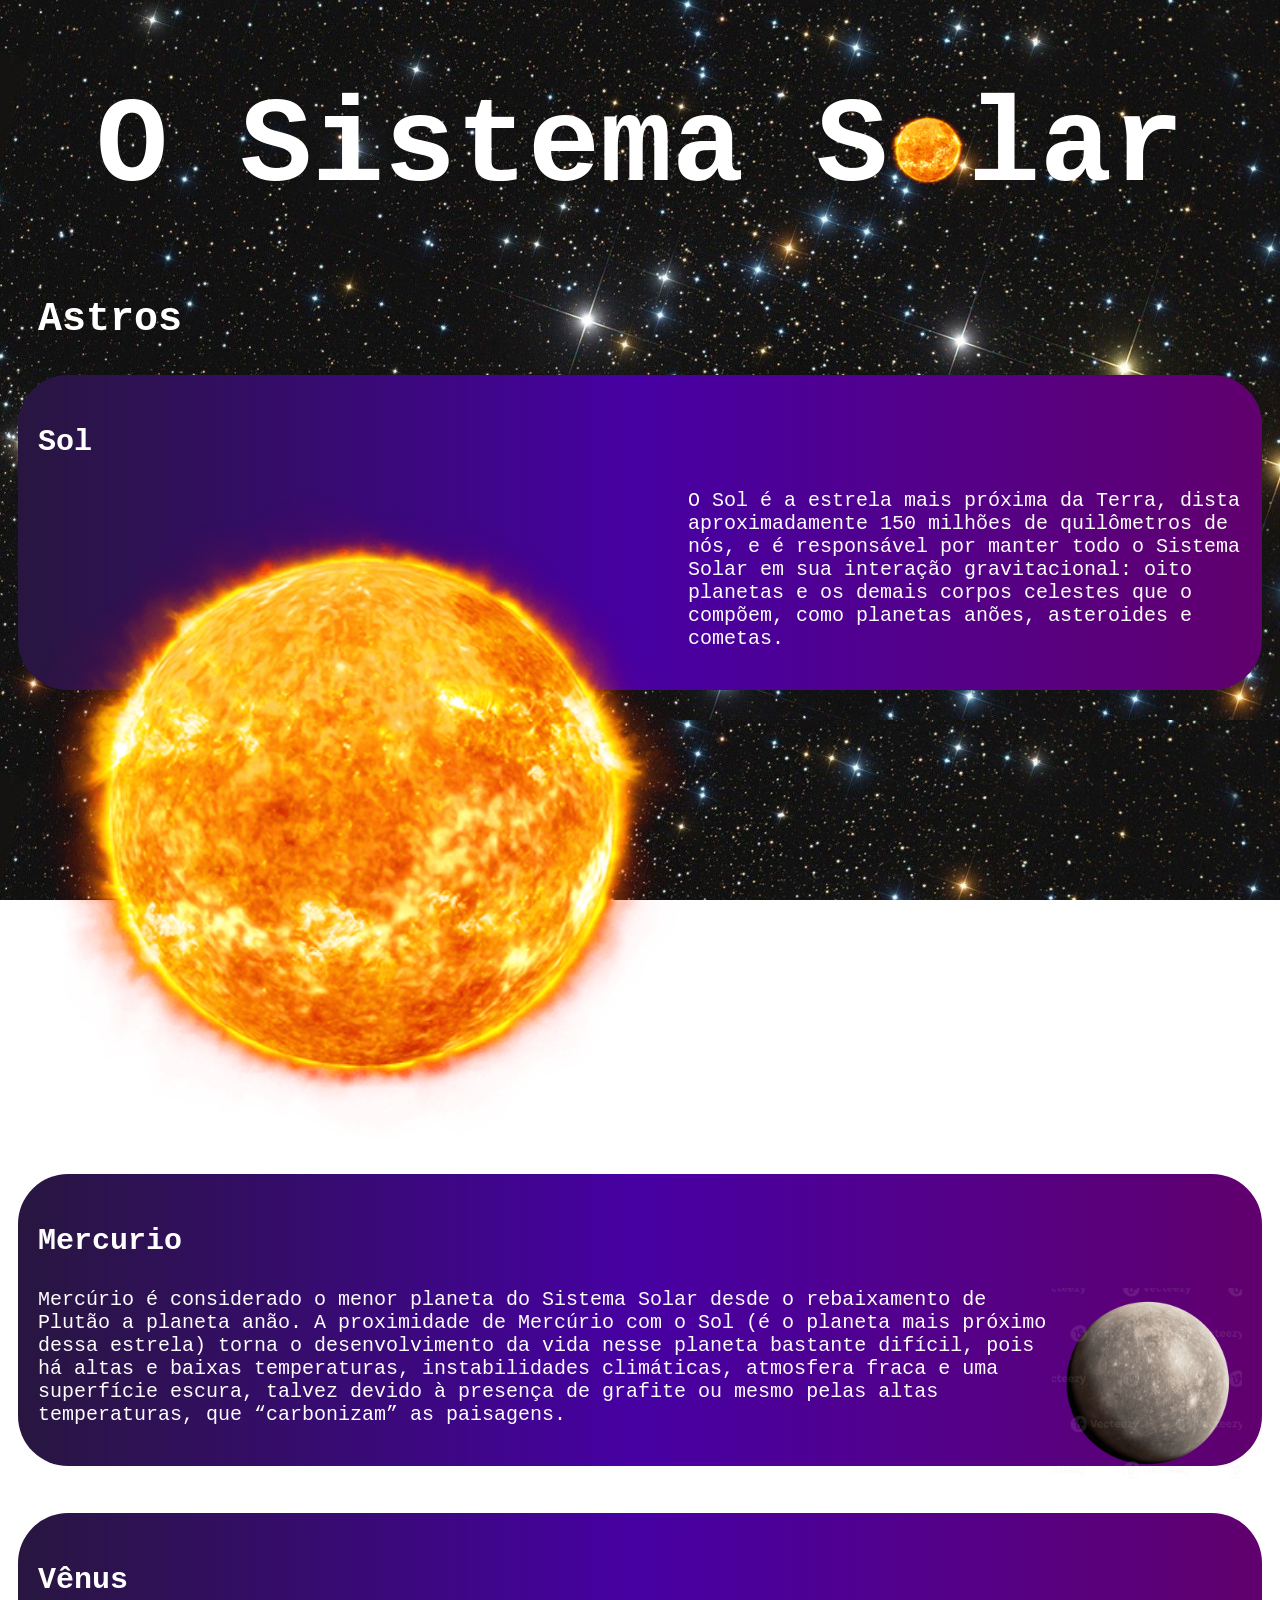
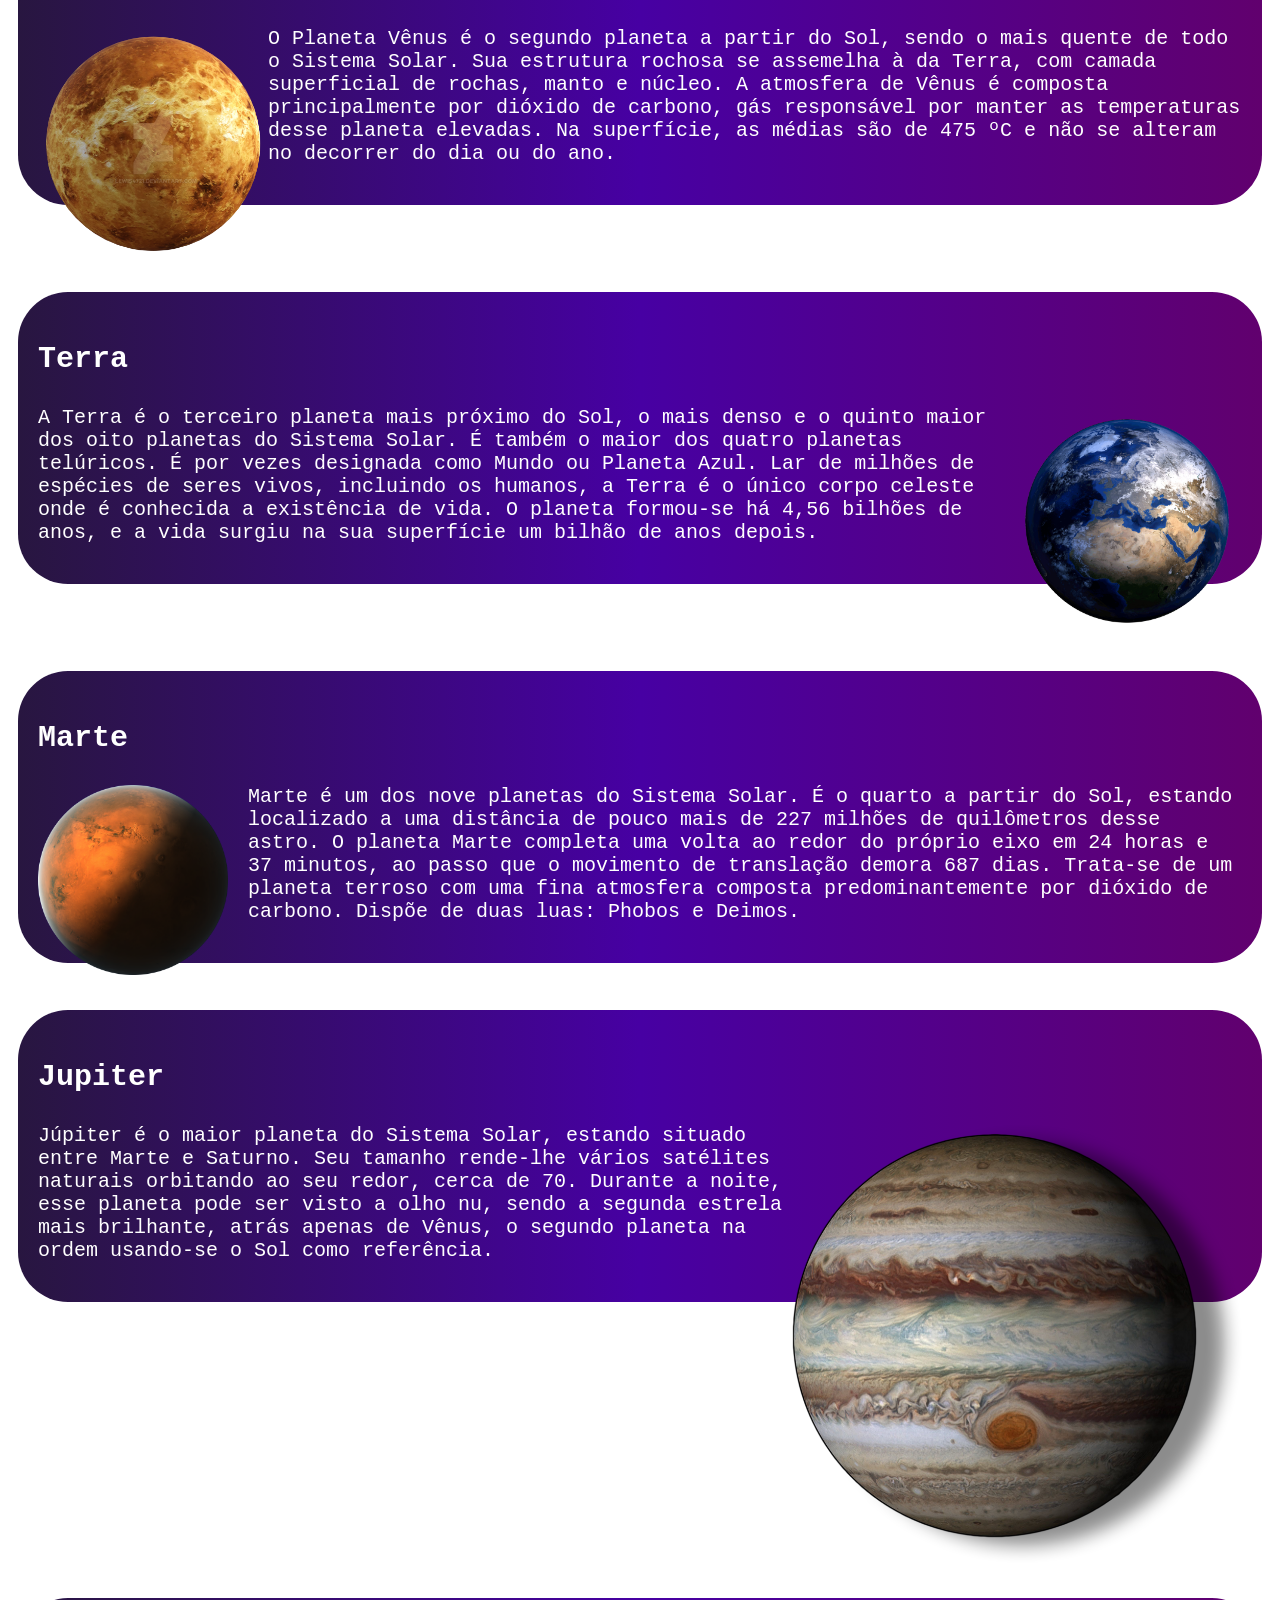
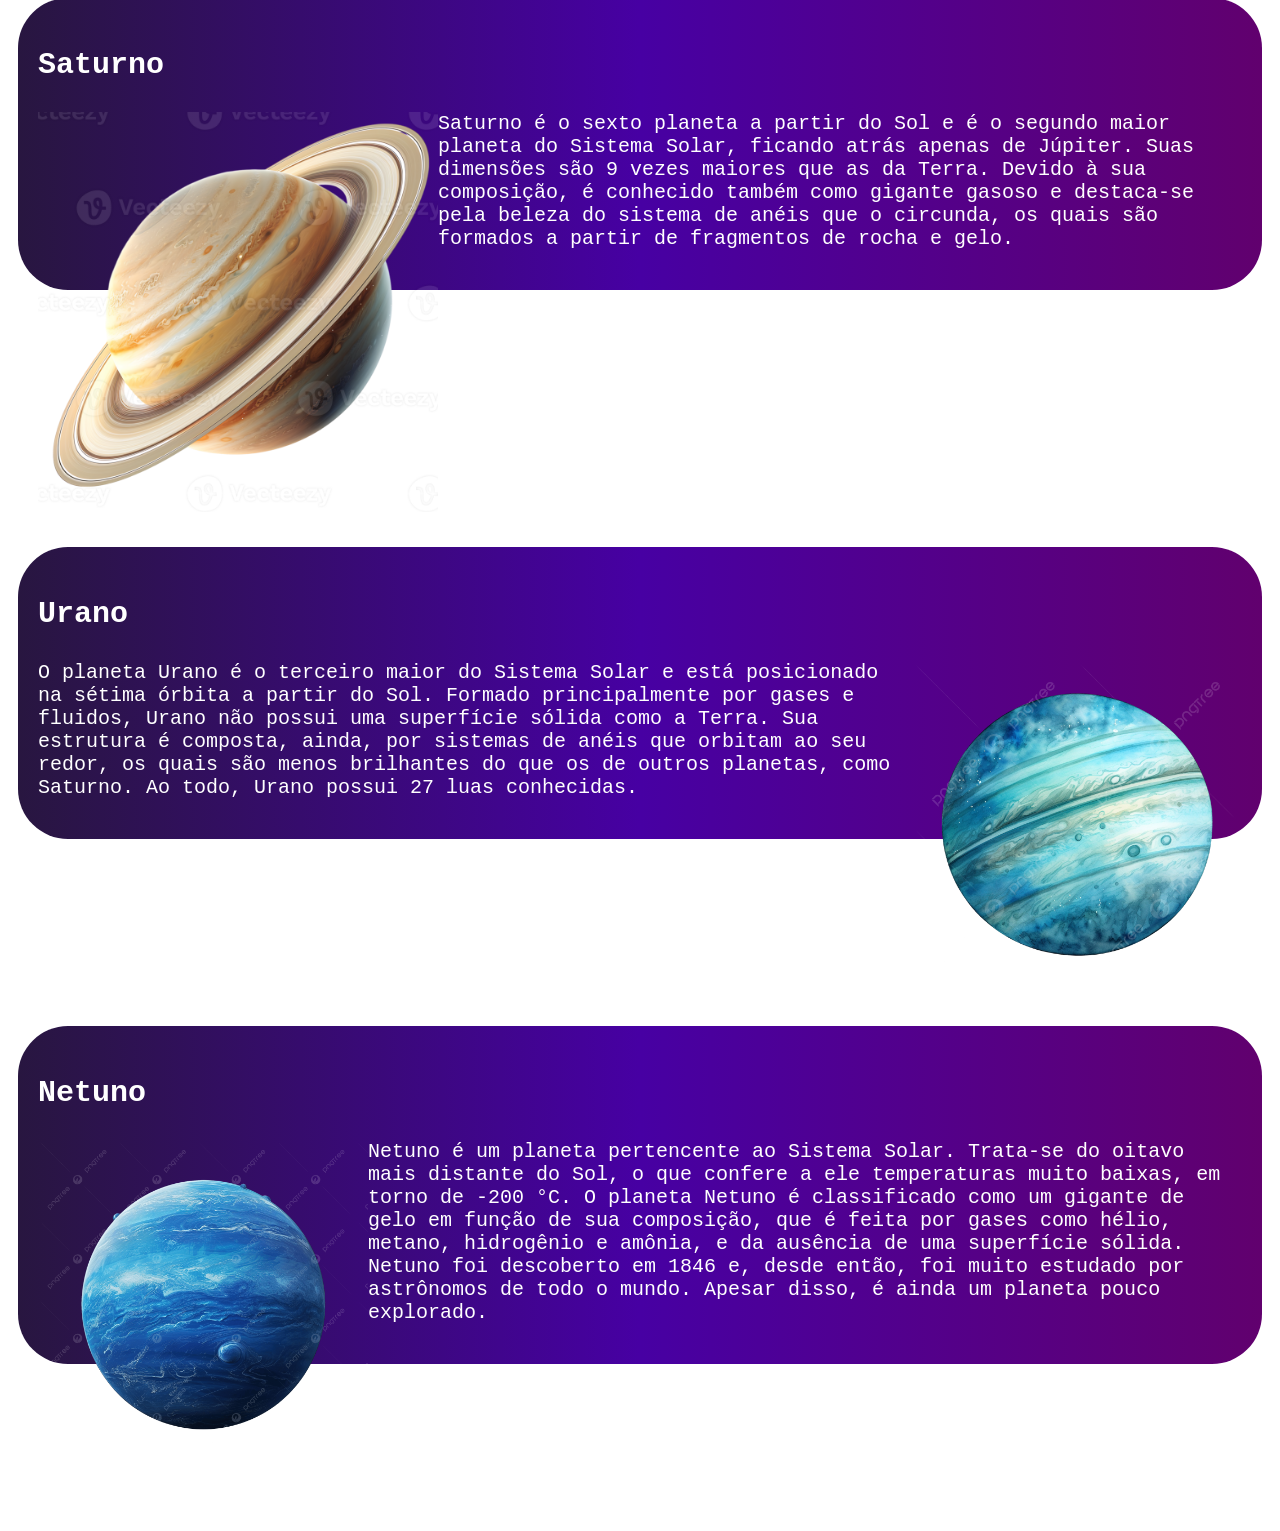
==== index.html @ 76829413 "solar-system" ====
<!doctype html>
<html>
    <head>
        <title>Sistema Solar</title>
        <link rel="stylesheet" href="/src/css/sistema-solar.css">
    </head>
    <body>
        
        <header>
        <h1>O Sistema S<span><img src="/src/assets/img/astros/sol.png"></span>lar</h1>
        </header>

      
       <div id="astros">
        <h2>Astros</h2>
        <div id="sol">
            <h3>Sol</h3>
            <img src="/src/assets/img/astros/sol.png" id="solImg">
            <p>
                O Sol é a estrela mais próxima da Terra, dista aproximadamente 150 milhões de quilômetros de nós, 
                e é responsável por manter todo o Sistema Solar em sua interação gravitacional: oito planetas e os demais corpos celestes que o compõem, 
                como planetas anões, asteroides e cometas.
            </p>
        </div>
        
        <div id="mercurio">
        <h3>Mercurio</h3>
        <img id="mercurioImg" src="/src/assets/img/astros/mercurio.png">
        <p>
            Mercúrio é considerado o menor planeta do Sistema Solar desde o rebaixamento de Plutão a planeta anão.
             A proximidade de Mercúrio com o Sol (é o planeta mais próximo dessa estrela) torna o desenvolvimento da vida nesse planeta bastante difícil,
            pois há altas e baixas temperaturas, instabilidades climáticas, atmosfera fraca e uma superfície escura, 
            talvez devido à presença de grafite ou mesmo pelas altas temperaturas, que “carbonizam” as paisagens.
        </p>
        </div>

        <div id="venus">
            <h3>Vênus</h3>
            <img id="venusImg" src="/src/assets/img/astros/venus.png">
            <p>
                O Planeta Vênus é o segundo planeta a partir do Sol, sendo o mais quente de todo o Sistema Solar. 
                Sua estrutura rochosa se assemelha à da Terra, com camada superficial de rochas, manto e núcleo. 
                A atmosfera de Vênus é composta principalmente por dióxido de carbono, gás responsável por manter as temperaturas desse planeta elevadas. 
                Na superfície, as médias são de 475 ºC e não se alteram no decorrer do dia ou do ano.
            </p>
        </div>


        <div id="terra">
            <h3>Terra</h3>
            <img id="terraImg" src="/src/assets/img/astros/terra.png">
            <p>
                A Terra é o terceiro planeta mais próximo do Sol, o mais denso e o quinto maior dos oito planetas do Sistema Solar. 
                É também o maior dos quatro planetas telúricos. 
                É por vezes designada como Mundo ou Planeta Azul. 
                Lar de milhões de espécies de seres vivos, incluindo os humanos, a Terra é o único corpo celeste onde é conhecida a existência de vida. 
                O planeta formou-se há 4,56 bilhões de anos,
                 e a vida surgiu na sua superfície um bilhão de anos depois.
                </p>
        </div>

        <div id="marte">
            <h3>Marte</h3>
        <img id="marteImg" src="/src/assets/img/astros/marte.png">
        <p>
            Marte é um dos nove planetas do Sistema Solar. 
            É o quarto a partir do Sol, estando localizado a uma distância de pouco mais de 227 milhões de quilômetros desse astro. 
            O planeta Marte completa uma volta ao redor do próprio eixo em 24 horas e 37 minutos, ao passo que o movimento de translação demora 687 dias. 
            Trata-se de um planeta terroso com uma fina atmosfera composta predominantemente por dióxido de carbono. 
            Dispõe de duas luas: Phobos e Deimos.
        </p>
        </div>


        <div id="jupiter">
            <h3>Jupiter</h3>
            <img id="jupiterImg" src="/src/assets/img/astros/jupiter.png" >
            <p>
                Júpiter é o maior planeta do Sistema Solar, estando situado entre Marte e Saturno. 
                Seu tamanho rende-lhe vários satélites naturais orbitando ao seu redor, 
                cerca de 70. Durante a noite, esse planeta pode ser visto a olho nu, sendo a segunda estrela mais brilhante, 
                atrás apenas de Vênus, o segundo planeta na ordem usando-se o Sol como referência.
            </p>

        </div>

        <div id="saturno">
            <h3>Saturno</h3>
            <img src="/src/assets/img/astros/saturno.png" id="saturnoImg">
            <p>
                Saturno é o sexto planeta a partir do Sol e é o segundo maior planeta do Sistema Solar, 
                ficando atrás apenas de Júpiter. Suas dimensões são 9 vezes maiores que as da Terra. Devido à sua composição,
                 é conhecido também como gigante gasoso e destaca-se pela beleza do sistema de anéis que o circunda, 
                os quais são formados a partir de fragmentos de rocha e gelo.
            </p>
        </div>

        <div id="urano">
            <h3>Urano</h3>
            <img src="/src/assets/img/astros/urano.png" id="uranoImg">
            <p>
                O planeta Urano é o terceiro maior do Sistema Solar e está posicionado na sétima órbita a partir do Sol.
                 Formado principalmente por gases e fluidos, Urano não possui uma superfície sólida como a Terra. 
                Sua estrutura é composta, ainda, por sistemas de anéis que orbitam ao seu redor, 
                os quais são menos brilhantes do que os de outros planetas, como Saturno. 
                Ao todo, Urano possui 27 luas conhecidas.
            </p>
        </div>

        <div id="netuno">
            <h3>Netuno</h3>
            <img src="/src/assets/img/astros/netuno.png" id="netunoImg">
            <p>
                Netuno é um planeta pertencente ao Sistema Solar. Trata-se do oitavo mais distante do Sol,
                 o que confere a ele temperaturas muito baixas, 
                em torno de -200 °C. O planeta Netuno é classificado como um gigante de gelo em função de sua composição, 
                que é feita por gases como hélio, metano, hidrogênio e amônia, e da ausência de uma superfície sólida. Netuno foi descoberto em 1846 e, 
                desde então, foi muito estudado por astrônomos de todo o mundo. Apesar disso, é ainda um planeta pouco explorado.
            </p>
        </div>
        </div>
        

        <footer>
            Todos os direitos reservados ©
        </footer>
        
        <script src="/src/js/sistema-solar.js"></script>
    </body>
</html>
---- src/css/sistema-solar.css ----
body{
    font-family: 'Courier New', Courier, monospace;
    color: #ffffff;
    background-image: url('/src/assets/img/backgrounds/stars.jpg');
    background-attachment: fixed;
    background-size: 100%;
    
}

/*imagens dos planetas*/
#solImg{
    float: left;
    width: 650px;
}
#mercurioImg{
    float: right;
    width: 190px;
}
#venusImg{
    float: left;
    width: 230px;
}
#terraImg{
    float: right;
    width: 230px;
}
#marteImg{
    float: left;
    width: 190px;
    margin-right: 20px;
}
#jupiterImg{
    float: right;
    width: 450px;
}
#saturnoImg{
    float: left;
    width: 400px;
}
#uranoImg{
    float: right;
    width: 330px;

}
#netunoImg{
    float: left;
    width: 330px;
}
#astros img{
    margin-bottom: 35px;
}
span img{
    width: 80px;
    position: relative;
    top: 10px;
}


/*astros*/
#astros{
    font-size: 20px;
}
#astros h3{
    font-size: 30px;
}
#sol{
    padding: 20px;
    margin: 10px;
    background: linear-gradient(90deg,rgba(40, 22, 64, 1) 0%, rgba(71, 0, 163, 1) 50%, rgba(97, 0, 110, 1) 100%);
    border-radius: 50px;
}
#mercurio{
    clear: left;
    padding: 20px;
    margin: 10px;
    background: linear-gradient(90deg,rgba(40, 22, 64, 1) 0%, rgba(71, 0, 163, 1) 50%, rgba(97, 0, 110, 1) 100%);
    border-radius: 50px;
    margin-bottom: 30px;
}
#venus{
    clear: right;
    padding: 20px;
    margin: 10px;
    background: linear-gradient(90deg,rgba(40, 22, 64, 1) 0%, rgba(71, 0, 163, 1) 50%, rgba(97, 0, 110, 1) 100%);
    border-radius: 50px;
}
#terra{
    clear: left;
    padding: 20px;
    margin: 10px;
    background: linear-gradient(90deg,rgba(40, 22, 64, 1) 0%, rgba(71, 0, 163, 1) 50%, rgba(97, 0, 110, 1) 100%);
    border-radius: 50px;
    margin-bottom: 30px;
}
#marte{
    clear: right;
    padding: 20px;
    margin: 10px;
    background: linear-gradient(90deg,rgba(40, 22, 64, 1) 0%, rgba(71, 0, 163, 1) 50%, rgba(97, 0, 110, 1) 100%);
    border-radius: 50px;
    margin-bottom: 30px;
}
#jupiter{
    clear: left;
    padding: 20px;
    margin: 10px;
    background: linear-gradient(90deg,rgba(40, 22, 64, 1) 0%, rgba(71, 0, 163, 1) 50%, rgba(97, 0, 110, 1) 100%);
    border-radius: 50px;
}
#saturno{
    clear: right;
    padding: 20px;
    margin: 10px;
    background: linear-gradient(90deg,rgba(40, 22, 64, 1) 0%, rgba(71, 0, 163, 1) 50%, rgba(97, 0, 110, 1) 100%);
    border-radius: 50px;
}
#urano{
    clear: left;
    padding: 20px;
    margin: 10px;
    background: linear-gradient(90deg,rgba(40, 22, 64, 1) 0%, rgba(71, 0, 163, 1) 50%, rgba(97, 0, 110, 1) 100%);
    border-radius: 50px;
}
#netuno{
    clear: right;
    padding: 20px;
    margin: 10px;
    background: linear-gradient(90deg,rgba(40, 22, 64, 1) 0%, rgba(71, 0, 163, 1) 50%, rgba(97, 0, 110, 1) 100%);
    border-radius: 50px;
}

header{
    text-align: center;
    font-size: 60px;
    margin: 20px;
}
div h2{
    font-size: 40px;
    margin-left: 30px;
}

/*footer*/
footer{
    clear: both;
    font-weight: bold;
    text-align: center;
    position: relative;
    bottom: 10px;
}
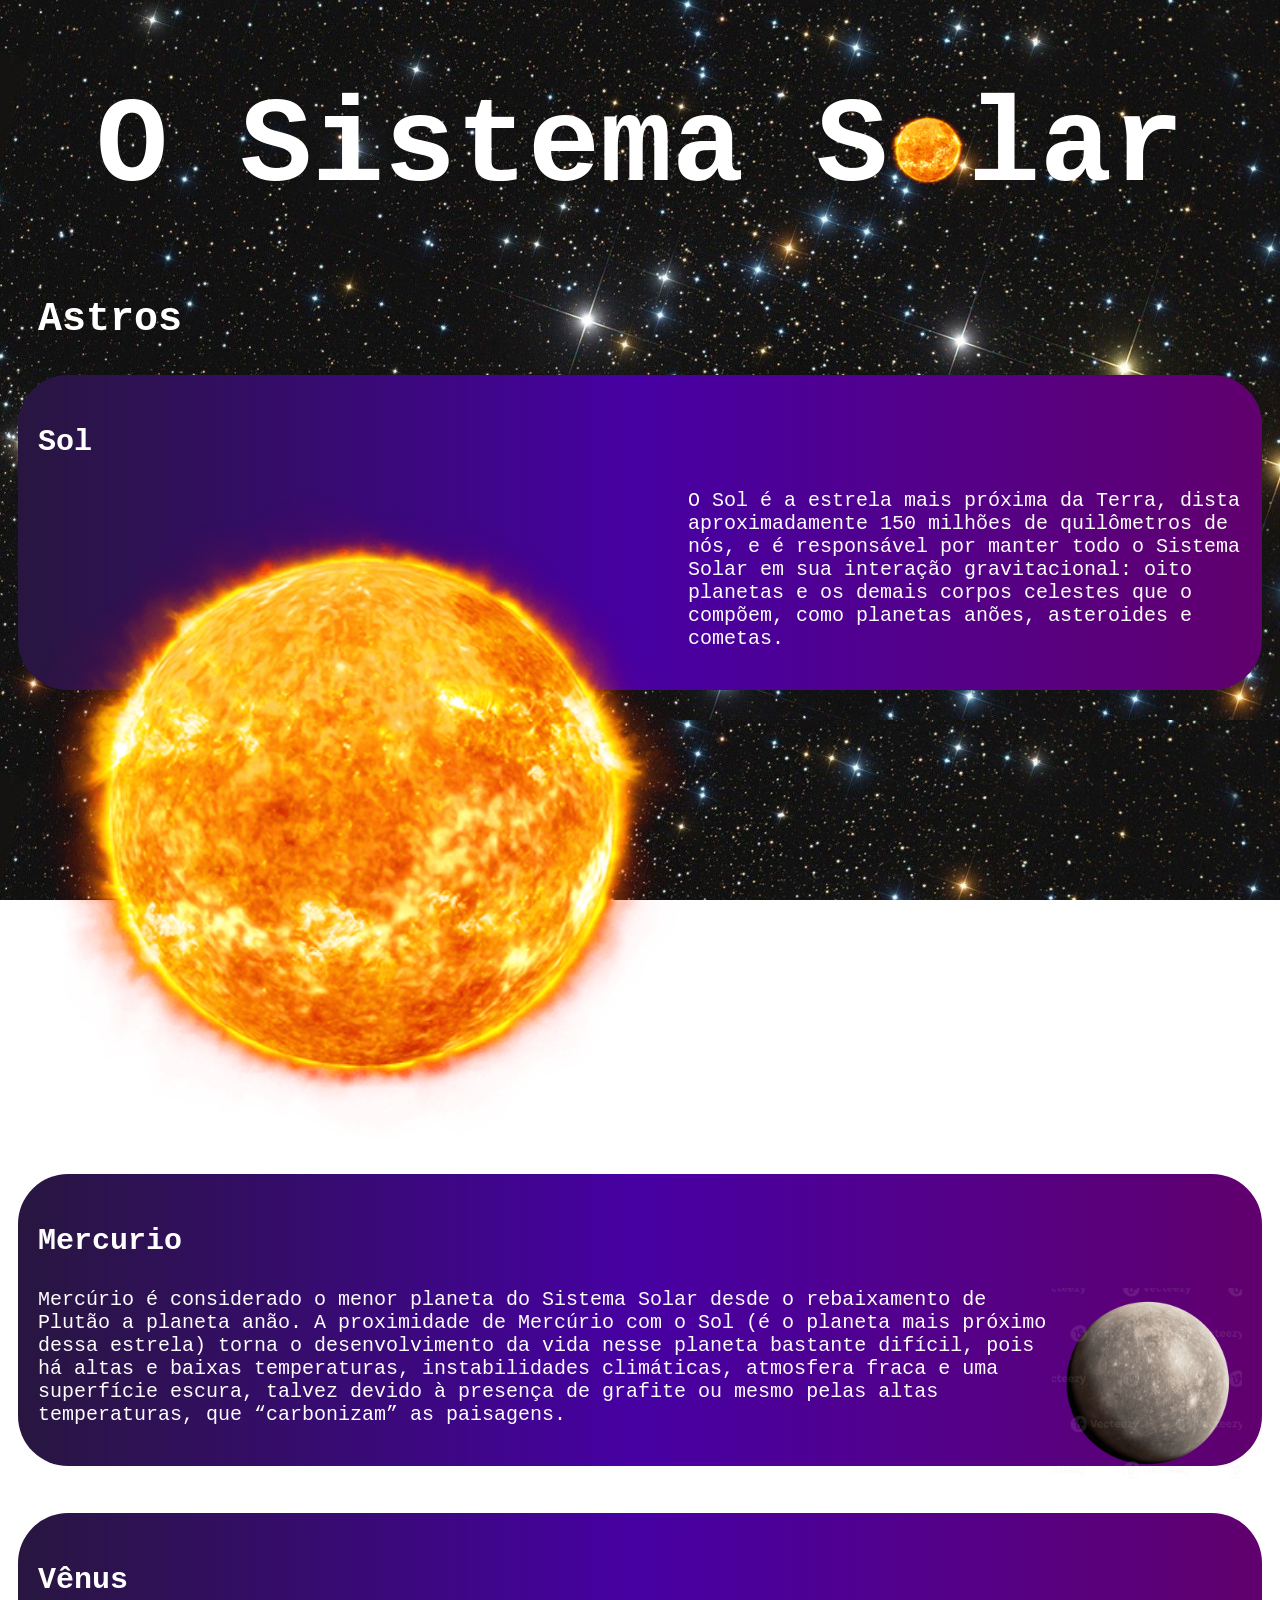
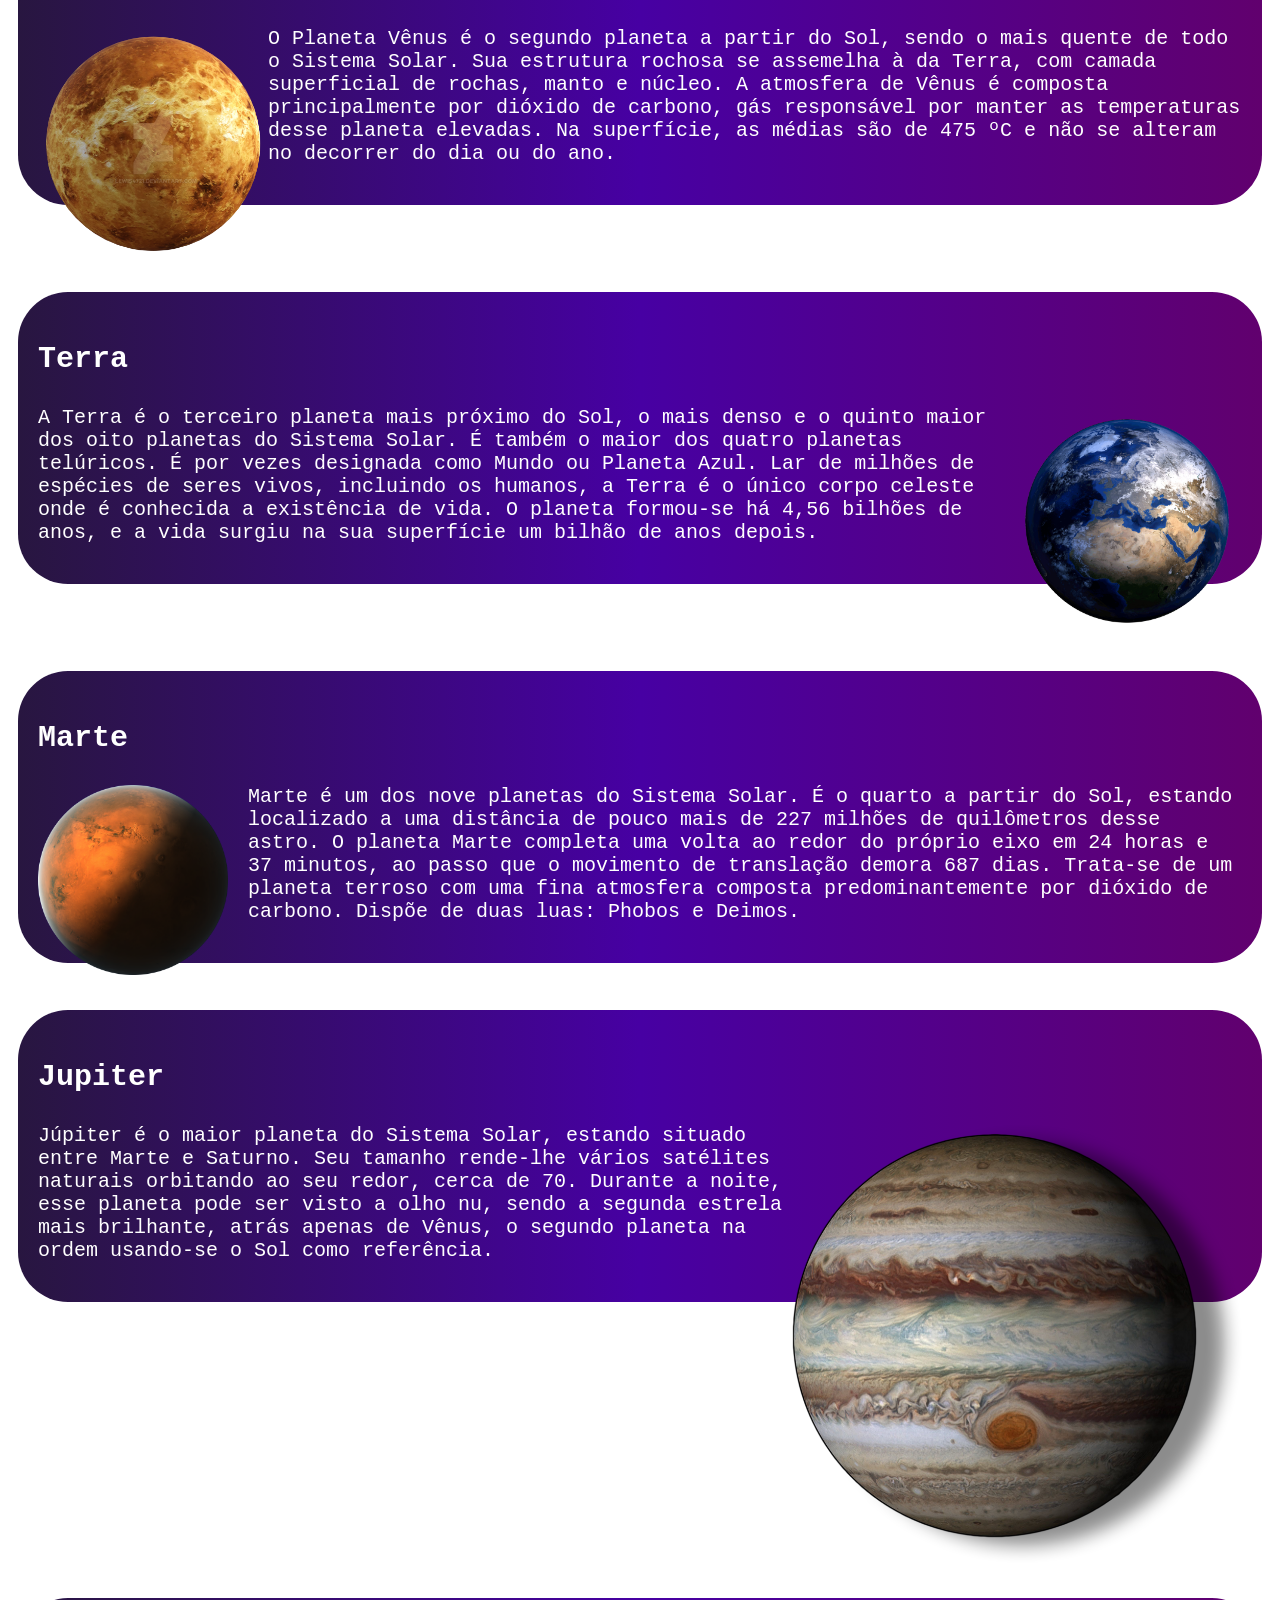
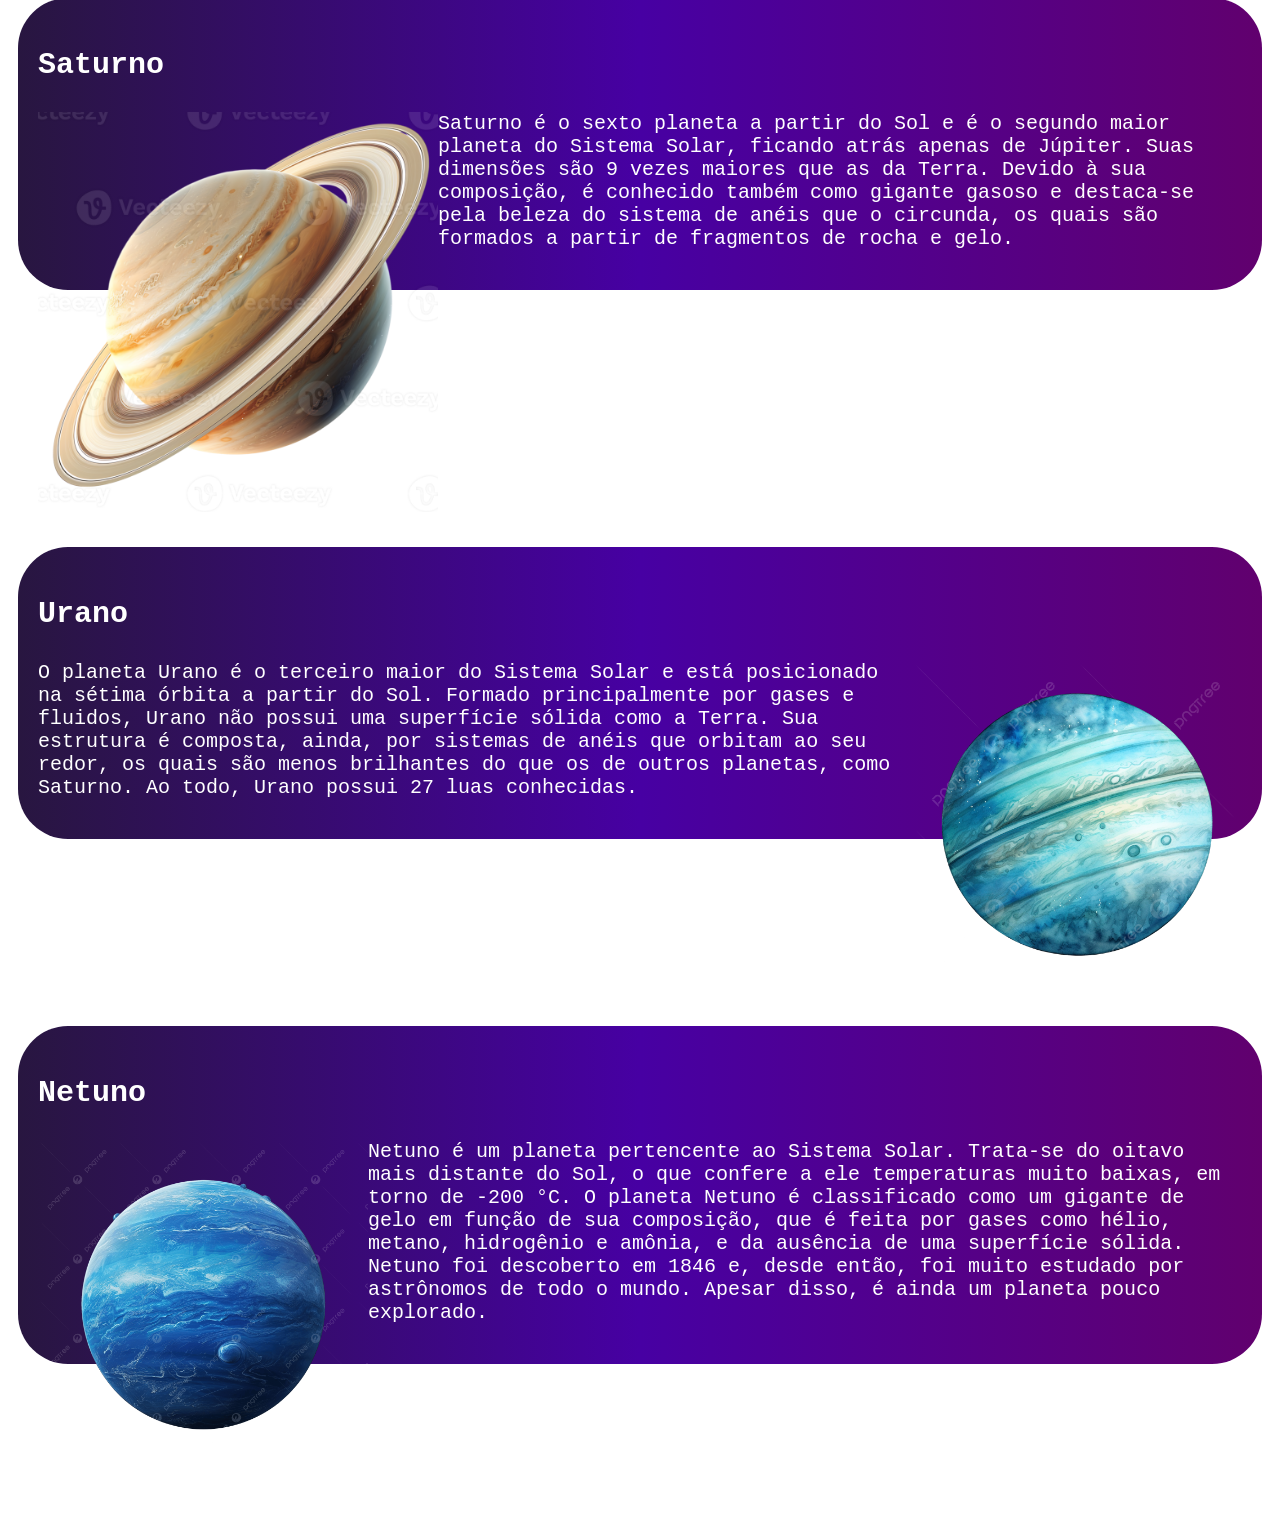
==== commit 359b670f: "atualizando footer" ====
--- a/index.html
+++ b/index.html
@@ -2,20 +2,20 @@
 <html>
     <head>
         <title>Sistema Solar</title>
-        <link rel="stylesheet" href="/src/css/sistema-solar.css">
+        <link rel="stylesheet" href="./sistemasolar/src/css/style.css">
     </head>
     <body>
         
         <header>
-        <h1>O Sistema S<span><img src="/src/assets/img/astros/sol.png"></span>lar</h1>
+        <h1>O Sistema S<span><img src="./sistemasolar/src/assets/img/astros/sol.png" class="zoom"></span>lar</h1>
         </header>
 
-      
+      <main>
        <div id="astros">
         <h2>Astros</h2>
         <div id="sol">
             <h3>Sol</h3>
-            <img src="/src/assets/img/astros/sol.png" id="solImg">
+            <img id="solImg" class="zoom" src="./sistemasolar/src/assets/img/astros/sol.png">
             <p>
                 O Sol é a estrela mais próxima da Terra, dista aproximadamente 150 milhões de quilômetros de nós, 
                 e é responsável por manter todo o Sistema Solar em sua interação gravitacional: oito planetas e os demais corpos celestes que o compõem, 
@@ -25,7 +25,7 @@
         
         <div id="mercurio">
         <h3>Mercurio</h3>
-        <img id="mercurioImg" src="/src/assets/img/astros/mercurio.png">
+        <img id="mercurioImg" class="zoom" src="./sistemasolar/src/assets/img/astros/mercurio.png">
         <p>
             Mercúrio é considerado o menor planeta do Sistema Solar desde o rebaixamento de Plutão a planeta anão.
              A proximidade de Mercúrio com o Sol (é o planeta mais próximo dessa estrela) torna o desenvolvimento da vida nesse planeta bastante difícil,
@@ -36,7 +36,7 @@
 
         <div id="venus">
             <h3>Vênus</h3>
-            <img id="venusImg" src="/src/assets/img/astros/venus.png">
+            <img id="venusImg" class="zoom" src="./sistemasolar/src/assets/img/astros/venus.png">
             <p>
                 O Planeta Vênus é o segundo planeta a partir do Sol, sendo o mais quente de todo o Sistema Solar. 
                 Sua estrutura rochosa se assemelha à da Terra, com camada superficial de rochas, manto e núcleo. 
@@ -48,7 +48,7 @@
 
         <div id="terra">
             <h3>Terra</h3>
-            <img id="terraImg" src="/src/assets/img/astros/terra.png">
+            <img id="terraImg" class="zoom" src="./sistemasolar/src/assets/img/astros/terra.png">
             <p>
                 A Terra é o terceiro planeta mais próximo do Sol, o mais denso e o quinto maior dos oito planetas do Sistema Solar. 
                 É também o maior dos quatro planetas telúricos. 
@@ -61,7 +61,7 @@
 
         <div id="marte">
             <h3>Marte</h3>
-        <img id="marteImg" src="/src/assets/img/astros/marte.png">
+        <img id="marteImg" class="zoom" src="./sistemasolar/src/assets/img/astros/marte.png">
         <p>
             Marte é um dos nove planetas do Sistema Solar. 
             É o quarto a partir do Sol, estando localizado a uma distância de pouco mais de 227 milhões de quilômetros desse astro. 
@@ -74,7 +74,7 @@
 
         <div id="jupiter">
             <h3>Jupiter</h3>
-            <img id="jupiterImg" src="/src/assets/img/astros/jupiter.png" >
+            <img id="jupiterImg" class="zoom" src="./sistemasolar/src/assets/img/astros/jupiter.png" >
             <p>
                 Júpiter é o maior planeta do Sistema Solar, estando situado entre Marte e Saturno. 
                 Seu tamanho rende-lhe vários satélites naturais orbitando ao seu redor, 
@@ -86,7 +86,7 @@
 
         <div id="saturno">
             <h3>Saturno</h3>
-            <img src="/src/assets/img/astros/saturno.png" id="saturnoImg">
+            <img id="saturnoImg" class="zoom" src="./sistemasolar/src/assets/img/astros/saturno.png" >
             <p>
                 Saturno é o sexto planeta a partir do Sol e é o segundo maior planeta do Sistema Solar, 
                 ficando atrás apenas de Júpiter. Suas dimensões são 9 vezes maiores que as da Terra. Devido à sua composição,
@@ -97,7 +97,7 @@
 
         <div id="urano">
             <h3>Urano</h3>
-            <img src="/src/assets/img/astros/urano.png" id="uranoImg">
+            <img id="uranoImg" class="zoom" src="./sistemasolar/src/assets/img/astros/urano.png" >
             <p>
                 O planeta Urano é o terceiro maior do Sistema Solar e está posicionado na sétima órbita a partir do Sol.
                  Formado principalmente por gases e fluidos, Urano não possui uma superfície sólida como a Terra. 
@@ -109,7 +109,7 @@
 
         <div id="netuno">
             <h3>Netuno</h3>
-            <img src="/src/assets/img/astros/netuno.png" id="netunoImg">
+            <img id="netunoImg" class="zoom" src="./sistemasolar/src/assets/img/astros/netuno.png" >
             <p>
                 Netuno é um planeta pertencente ao Sistema Solar. Trata-se do oitavo mais distante do Sol,
                  o que confere a ele temperaturas muito baixas, 
@@ -119,12 +119,12 @@
             </p>
         </div>
         </div>
-        
+        </main>
 
         <footer>
-            Todos os direitos reservados ©
+            <p>&copy; Gustavo-Alcantaara</p>
         </footer>
         
-        <script src="/src/js/sistema-solar.js"></script>
+        <script src="./sistemasolar/src/js/script.js"></script>
     </body>
 </html>
--- a/sistemasolar/src/css/style.css
+++ b/sistemasolar/src/css/style.css
@@ -0,0 +1,158 @@
+body{
+    font-family: 'Courier New', Courier, monospace;
+    color: #ffffff;
+    background-image: url('../assets/img/backgrounds/stars.jpg');
+    background-attachment: fixed;
+    background-size: 100%;
+    
+}
+
+/*imagens dos planetas*/
+#solImg{
+    float: left;
+    width: 650px;
+}
+#mercurioImg{
+    float: right;
+    width: 190px;
+}
+#venusImg{
+    float: left;
+    width: 230px;
+}
+#terraImg{
+    float: right;
+    width: 230px;
+}
+#marteImg{
+    float: left;
+    width: 190px;
+    margin-right: 20px;
+}
+#jupiterImg{
+    float: right;
+    width: 450px;
+}
+#saturnoImg{
+    float: left;
+    width: 400px;
+}
+#uranoImg{
+    float: right;
+    width: 330px;
+
+}
+#netunoImg{
+    float: left;
+    width: 330px;
+}
+#astros img{
+    margin-bottom: 35px;
+}
+span img{
+    width: 80px;
+    position: relative;
+    top: 10px;
+}
+
+
+/*astros*/
+#astros{
+    font-size: 20px;
+}
+#astros h3{
+    font-size: 30px;
+}
+#sol{
+    padding: 20px;
+    margin: 10px;
+    background: linear-gradient(90deg,rgba(40, 22, 64, 1) 0%, rgba(71, 0, 163, 1) 50%, rgba(97, 0, 110, 1) 100%);
+    border-radius: 50px;
+}
+#mercurio{
+    clear: left;
+    padding: 20px;
+    margin: 10px;
+    background: linear-gradient(90deg,rgba(40, 22, 64, 1) 0%, rgba(71, 0, 163, 1) 50%, rgba(97, 0, 110, 1) 100%);
+    border-radius: 50px;
+    margin-bottom: 30px;
+}
+#venus{
+    clear: right;
+    padding: 20px;
+    margin: 10px;
+    background: linear-gradient(90deg,rgba(40, 22, 64, 1) 0%, rgba(71, 0, 163, 1) 50%, rgba(97, 0, 110, 1) 100%);
+    border-radius: 50px;
+}
+#terra{
+    clear: left;
+    padding: 20px;
+    margin: 10px;
+    background: linear-gradient(90deg,rgba(40, 22, 64, 1) 0%, rgba(71, 0, 163, 1) 50%, rgba(97, 0, 110, 1) 100%);
+    border-radius: 50px;
+    margin-bottom: 30px;
+}
+#marte{
+    clear: right;
+    padding: 20px;
+    margin: 10px;
+    background: linear-gradient(90deg,rgba(40, 22, 64, 1) 0%, rgba(71, 0, 163, 1) 50%, rgba(97, 0, 110, 1) 100%);
+    border-radius: 50px;
+    margin-bottom: 30px;
+}
+#jupiter{
+    clear: left;
+    padding: 20px;
+    margin: 10px;
+    background: linear-gradient(90deg,rgba(40, 22, 64, 1) 0%, rgba(71, 0, 163, 1) 50%, rgba(97, 0, 110, 1) 100%);
+    border-radius: 50px;
+}
+#saturno{
+    clear: right;
+    padding: 20px;
+    margin: 10px;
+    background: linear-gradient(90deg,rgba(40, 22, 64, 1) 0%, rgba(71, 0, 163, 1) 50%, rgba(97, 0, 110, 1) 100%);
+    border-radius: 50px;
+}
+#urano{
+    clear: left;
+    padding: 20px;
+    margin: 10px;
+    background: linear-gradient(90deg,rgba(40, 22, 64, 1) 0%, rgba(71, 0, 163, 1) 50%, rgba(97, 0, 110, 1) 100%);
+    border-radius: 50px;
+}
+#netuno{
+    clear: right;
+    padding: 20px;
+    margin: 10px;
+    background: linear-gradient(90deg,rgba(40, 22, 64, 1) 0%, rgba(71, 0, 163, 1) 50%, rgba(97, 0, 110, 1) 100%);
+    border-radius: 50px;
+}
+
+header{
+    text-align: center;
+    font-size: 60px;
+    margin: 20px;
+}
+div h2{
+    font-size: 40px;
+    margin-left: 30px;
+}
+
+/*footer*/
+footer{
+    clear: both;
+    font-weight: bold;
+    text-align: center;
+    position: relative;
+    bottom: 10px;
+    font-family: monospace;
+}
+
+/*Zoom dos planetas*/
+.zoom{
+    transition: transform 1.0s ease;
+}
+.zoom:hover{
+    transform: scale(1.2);
+}
